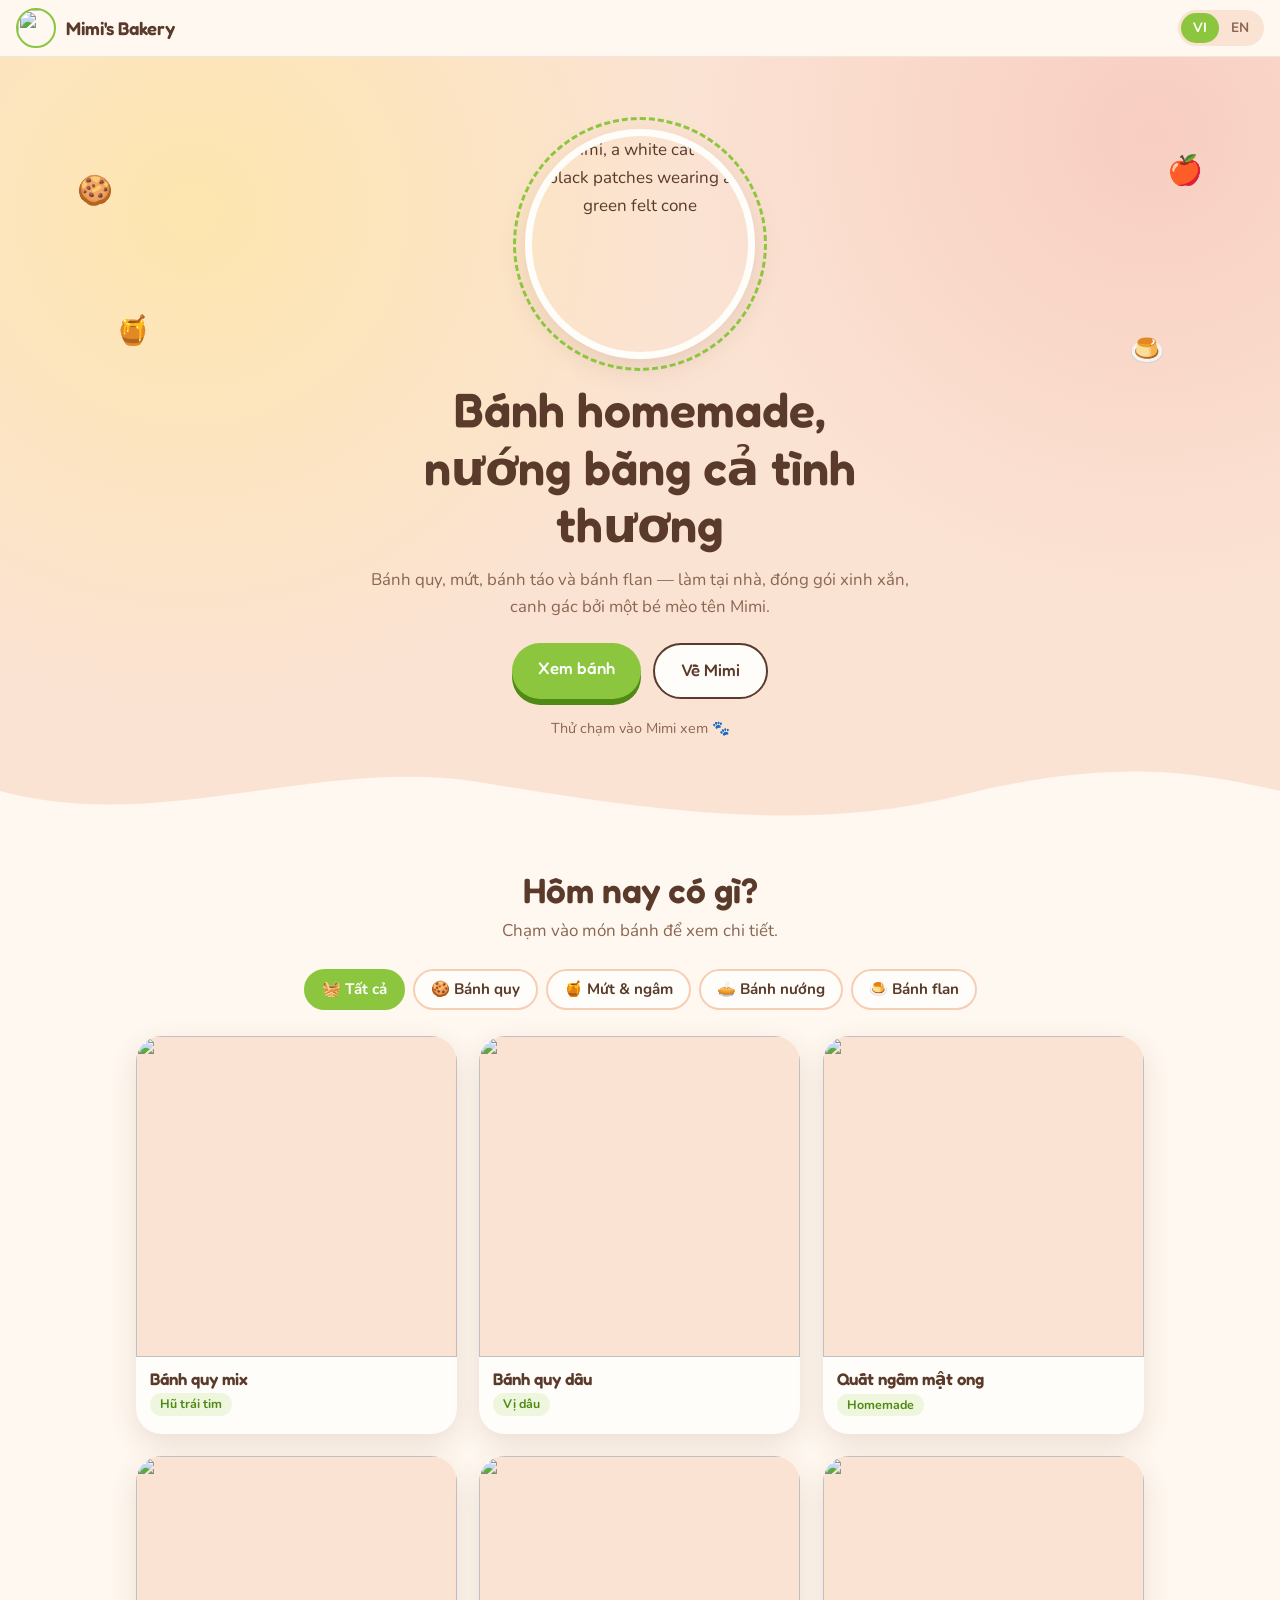
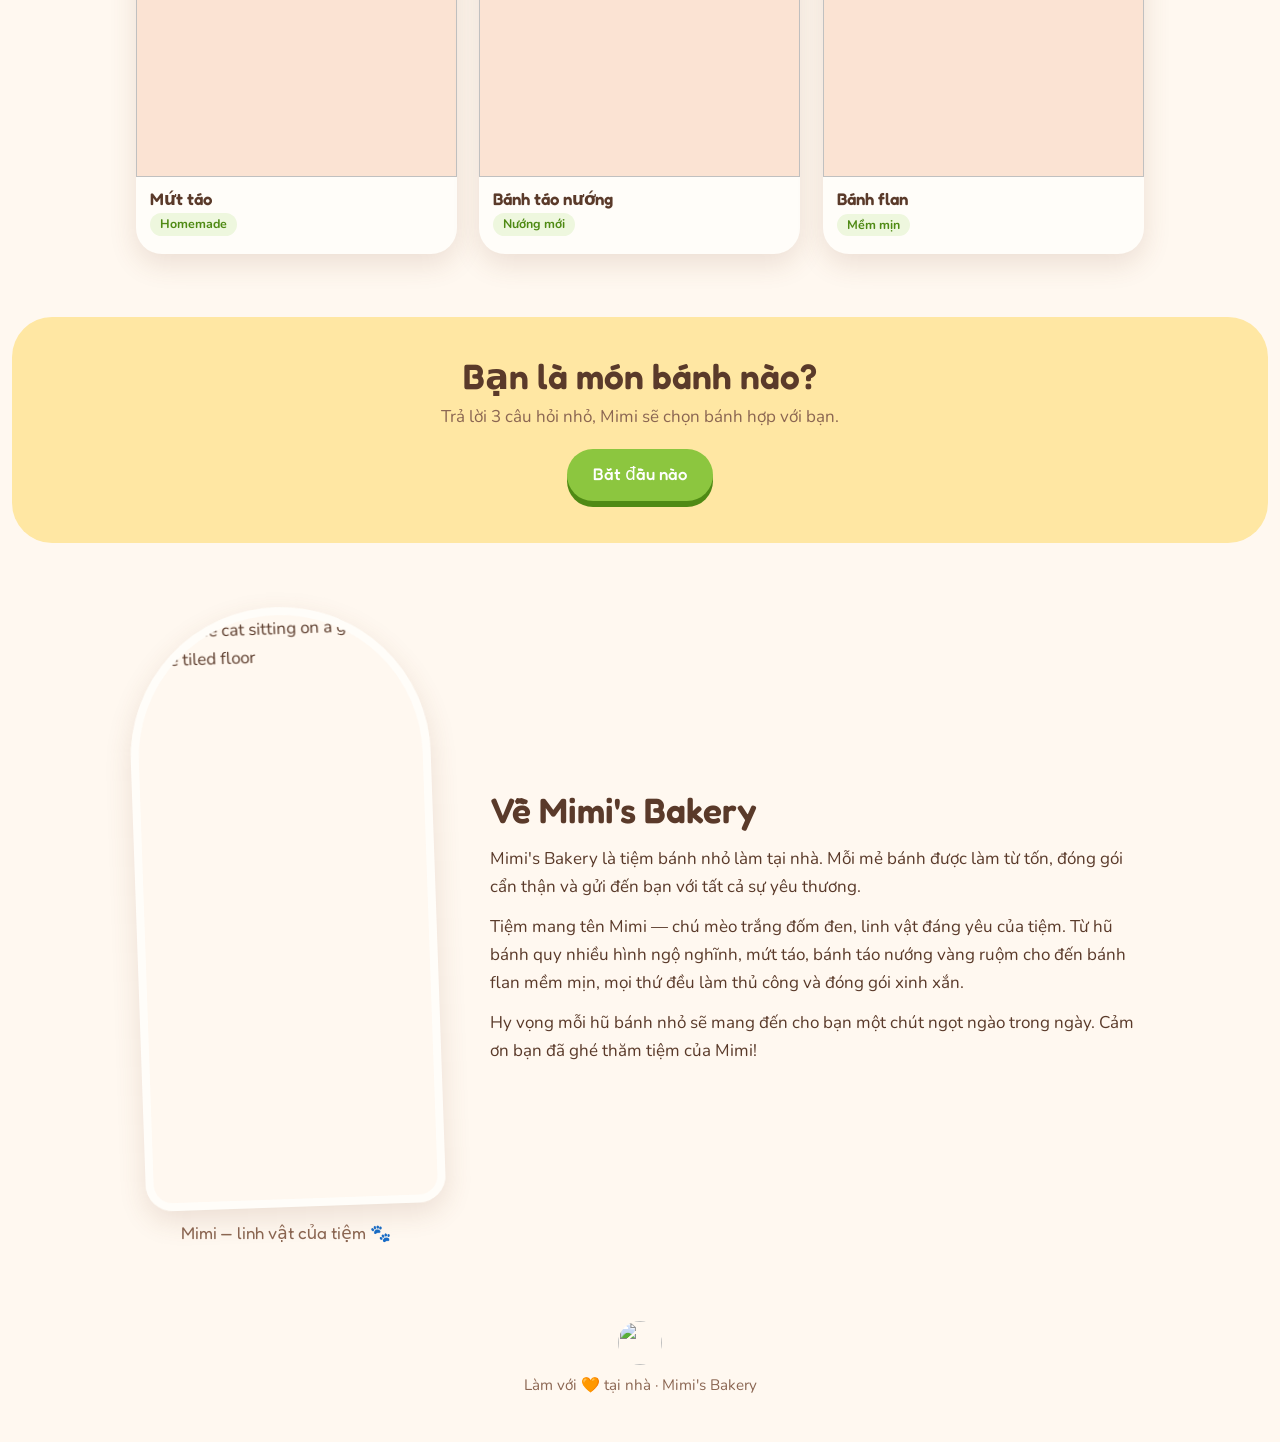
==== index.html @ ef14b703 "Add files via upload" ====
<!doctype html>
<html lang="vi">
<head>
  <meta charset="utf-8">
  <meta name="viewport" content="width=device-width, initial-scale=1">
  <title>Mimi's Bakery</title>
  <meta name="description" content="Mimi's Bakery — bánh quy, mứt, bánh táo và bánh flan homemade. Homemade cookies, jam, apple pie and flan.">
  <meta name="theme-color" content="#FBE3D3">
  <meta property="og:title" content="Mimi's Bakery">
  <meta property="og:description" content="Bánh homemade, nướng bằng cả tình thương 🐾">
  <meta property="og:image" content="images/mimi.jpg">
  <link rel="icon" href="images/icon.png">
  <link rel="preconnect" href="https://fonts.googleapis.com">
  <link rel="preconnect" href="https://fonts.gstatic.com" crossorigin>
  <link href="https://fonts.googleapis.com/css2?family=Fredoka:wght@400;500;600&family=Nunito:wght@400;600;700&display=swap" rel="stylesheet">
  <link rel="stylesheet" href="style.css">
  <script>document.documentElement.classList.add('js');</script>
</head>
<body>

  <header class="topbar">
    <a class="brand" href="#top" aria-label="Mimi's Bakery">
      <img src="images/mimi.jpg" alt="" width="40" height="40">
      <span>Mimi's Bakery</span>
    </a>
    <div class="lang" role="group" aria-label="Language">
      <button type="button" data-lang="vi" aria-pressed="true">VI</button>
      <button type="button" data-lang="en" aria-pressed="false">EN</button>
    </div>
  </header>

  <main id="top">

    <!-- ===== Hero ===== -->
    <section class="hero">
      <span class="sprinkle s1" aria-hidden="true">🍪</span>
      <span class="sprinkle s2" aria-hidden="true">🍎</span>
      <span class="sprinkle s3" aria-hidden="true">🍯</span>
      <span class="sprinkle s4" aria-hidden="true">🍮</span>
      <span class="sprinkle s5" aria-hidden="true">🥧</span>

      <button type="button" class="mimi" id="mimi" aria-label="Mimi">
        <span class="mimi-ring" aria-hidden="true"></span>
        <img src="images/mimi.jpg" alt="Mimi, a white cat with black patches wearing a green felt cone" width="220" height="220">
        <span class="bubble" id="bubble" role="status" aria-live="polite"></span>
      </button>

      <h1 data-i18n="hero.title">Bánh homemade, nướng bằng cả tình thương</h1>
      <p class="lead" data-i18n="hero.sub"></p>
      <div class="cta">
        <a class="btn primary" href="#menu" data-i18n="hero.cta">Xem bánh</a>
        <a class="btn ghost" href="#about" data-i18n="hero.about">Về Mimi</a>
      </div>
      <p class="hint" data-i18n="hero.hint"></p>

      <svg class="wave" viewBox="0 0 1440 80" preserveAspectRatio="none" aria-hidden="true">
        <path d="M0,40 C180,90 360,0 540,30 C720,60 900,90 1080,45 C1260,0 1350,20 1440,40 L1440,80 L0,80 Z"></path>
      </svg>
    </section>

    <!-- ===== Menu ===== -->
    <section class="section" id="menu">
      <h2 data-i18n="menu.title">Hôm nay có gì?</h2>
      <p class="sub" data-i18n="menu.sub"></p>
      <div class="chips" id="chips" role="tablist" aria-label="Categories"></div>
      <div class="grid" id="grid"></div>
    </section>

    <!-- ===== Quiz ===== -->
    <section class="section quiz-wrap" id="quiz">
      <div class="quiz" id="quizBox">
        <h2 data-i18n="quiz.title">Bạn là món bánh nào?</h2>
        <p class="sub" data-i18n="quiz.sub"></p>
        <button type="button" class="btn primary" id="quizStart" data-i18n="quiz.start">Bắt đầu nào</button>
      </div>
    </section>

    <!-- ===== About ===== -->
    <section class="section about" id="about">
      <figure class="about-photo">
        <img src="images/mimi-full.jpg" alt="Mimi the cat sitting on a green and white tiled floor" loading="lazy" width="450" height="600">
        <figcaption data-i18n="about.caption"></figcaption>
      </figure>
      <div class="about-text">
        <h2 data-i18n="about.title">Về Mimi's Bakery</h2>
        <p data-i18n="about.p1"></p>
        <p data-i18n="about.p2"></p>
        <p data-i18n="about.p3"></p>
      </div>
    </section>

  </main>

  <footer class="footer">
    <img src="images/mimi.jpg" alt="" width="44" height="44">
    <p data-i18n="footer"></p>
  </footer>

  <!-- ===== Product pop-up ===== -->
  <dialog id="modal" aria-labelledby="mName">
    <button type="button" class="modal-x" id="modalX" aria-label="Close">✕</button>
    <div class="modal-photo"><img id="mImg" alt=""></div>
    <div class="modal-body">
      <span class="tag" id="mTag"></span>
      <h3 id="mName"></h3>
      <p id="mDesc"></p>
      <p class="price" id="mPrice" hidden></p>
      <button type="button" class="btn primary" id="modalClose" data-i18n="modal.close">Đóng</button>
    </div>
  </dialog>

  <script src="products.js"></script>
  <script src="script.js"></script>
</body>
</html>
---- style.css ----
/* Mimi's Bakery — styles.
   Màu sắc nằm ở :root, đổi ở đó là đổi cả website. */

:root {
  --peach:   #FBE3D3;
  --peach-2: #F7CDB5;
  --cream:   #FFF8F0;
  --butter:  #FFE7A3;
  --brown:   #5A3A2A;
  --brown-2: #8B6652;
  --lime:    #8CC63F;
  --lime-2:  #4F8A14;
  --rose:    #F2A7A0;
  --card:    #FFFDF9;
  --radius:  26px;
  --shadow:  0 10px 28px rgba(122, 72, 40, .14);
  --font-head: 'Fredoka', system-ui, sans-serif;
  --font-body: 'Nunito', system-ui, sans-serif;
}

* { box-sizing: border-box; }
html { scroll-behavior: smooth; scroll-padding-top: 76px; }
body {
  margin: 0;
  background: var(--cream);
  color: var(--brown);
  font-family: var(--font-body);
  font-size: 17px;
  line-height: 1.65;
  -webkit-font-smoothing: antialiased;
}
img { max-width: 100%; display: block; }
h1, h2, h3 { font-family: var(--font-head); font-weight: 600; line-height: 1.2; margin: 0; }
p { margin: 0; }
button { font: inherit; color: inherit; cursor: pointer; }
:focus-visible { outline: 3px solid var(--lime); outline-offset: 3px; }

/* ---------- top bar ---------- */
.topbar {
  position: sticky; top: 0; z-index: 20;
  display: flex; align-items: center; justify-content: space-between;
  padding: 8px 16px;
  background: rgba(255, 248, 240, .88);
  backdrop-filter: blur(10px);
  border-bottom: 1px solid rgba(139, 102, 82, .12);
}
.brand { display: flex; align-items: center; gap: 10px; text-decoration: none; color: var(--brown);
         font-family: var(--font-head); font-weight: 600; font-size: 1.15rem; }
.brand img { width: 40px; height: 40px; border-radius: 50%; object-fit: cover; border: 2px solid var(--lime); }
.lang { display: flex; background: var(--peach); border-radius: 999px; padding: 3px; }
.lang button { border: 0; background: transparent; padding: 4px 12px; border-radius: 999px;
               font-weight: 700; font-size: .85rem; color: var(--brown-2); }
.lang button[aria-pressed="true"] { background: var(--lime); color: #fff; }

/* ---------- hero ---------- */
.hero {
  position: relative; text-align: center; overflow: hidden;
  padding: 72px 20px 84px;
  background:
    radial-gradient(circle at 15% 20%, rgba(255, 231, 163, .75), transparent 40%),
    radial-gradient(circle at 90% 10%, rgba(242, 167, 160, .35), transparent 35%),
    var(--peach);
}
.hero h1 { font-size: clamp(1.8rem, 6.5vw, 3rem); max-width: 18ch; margin: 22px auto 12px; }
.lead { max-width: 34rem; margin: 0 auto 22px; color: var(--brown-2); font-size: 1.05rem; }
.cta { display: flex; gap: 12px; justify-content: center; flex-wrap: wrap; }
.hint { margin-top: 18px; font-size: .9rem; color: var(--brown-2); }
.wave { position: absolute; left: 0; bottom: -1px; width: 100%; height: 70px; fill: var(--cream); }

.btn {
  display: inline-block; border: 0; text-decoration: none;
  padding: 12px 26px; border-radius: 999px;
  font-family: var(--font-head); font-weight: 500; font-size: 1.05rem;
  transition: transform .15s ease, box-shadow .15s ease;
}
.btn:hover { transform: translateY(-2px) rotate(-1deg); }
.btn:active { transform: scale(.96); }
.btn.primary { background: var(--lime); color: #fff; box-shadow: 0 6px 0 var(--lime-2); }
.btn.primary:active { box-shadow: 0 2px 0 var(--lime-2); transform: translateY(4px); }
.btn.ghost { background: var(--card); color: var(--brown); border: 2px solid var(--brown); }

/* Mimi, the mascot */
.mimi {
  position: relative; display: inline-block; border: 0; background: none; padding: 0;
  width: min(62vw, 230px); aspect-ratio: 1; border-radius: 50%;
  -webkit-tap-highlight-color: transparent;
  animation: bob 4s ease-in-out infinite;
}
.mimi img { width: 100%; height: 100%; object-fit: cover; border-radius: 50%;
            border: 7px solid var(--card); box-shadow: var(--shadow); }
.mimi-ring { position: absolute; inset: -12px; border-radius: 50%;
             border: 3px dashed var(--lime); animation: spin 28s linear infinite; }
.mimi.wiggle { animation: wiggle .5s ease; }
.bubble {
  position: absolute; left: 50%; top: -14px; transform: translate(-50%, -100%) scale(.6);
  background: var(--card); color: var(--brown); border: 2px solid var(--brown);
  padding: 6px 14px; border-radius: 18px; font-family: var(--font-head); font-size: .95rem;
  white-space: nowrap; opacity: 0; pointer-events: none; transition: opacity .2s, transform .2s;
}
.bubble::after { content: ""; position: absolute; left: 50%; bottom: -9px; width: 14px; height: 14px;
                 background: var(--card); border-right: 2px solid var(--brown); border-bottom: 2px solid var(--brown);
                 transform: translateX(-50%) rotate(45deg); }
.bubble.show { opacity: 1; transform: translate(-50%, -100%) scale(1); }

.sprinkle { position: absolute; font-size: 1.8rem; opacity: .9; animation: float 6s ease-in-out infinite; user-select: none; }
.s1 { left: 6%;  top: 110px; animation-delay: 0s; }
.s2 { right: 6%; top: 90px;  animation-delay: 1s; }
.s3 { left: 9%;  top: 250px; animation-delay: 2s; }
.s4 { right: 9%; top: 270px; animation-delay: 3s; }
.s5 { display: none; }

@keyframes bob    { 0%,100% { transform: translateY(0); } 50% { transform: translateY(-8px); } }
@keyframes spin   { to { transform: rotate(360deg); } }
@keyframes float  { 0%,100% { transform: translateY(0) rotate(-6deg); } 50% { transform: translateY(-14px) rotate(8deg); } }
@keyframes wiggle { 0%,100% { transform: rotate(0); } 25% { transform: rotate(-8deg) scale(1.04); } 75% { transform: rotate(8deg) scale(1.04); } }

/* ---------- sections ---------- */
.section { max-width: 1040px; margin: 0 auto; padding: 44px 16px; text-align: center; }
.section h2 { font-size: clamp(1.6rem, 5vw, 2.2rem); }
.sub { color: var(--brown-2); margin-top: 6px; }

/* filter chips */
.chips { display: flex; gap: 8px; justify-content: center; flex-wrap: wrap; margin: 24px 0 26px; }
.chip {
  border: 2px solid var(--peach-2); background: var(--card); border-radius: 999px;
  padding: 6px 16px; font-weight: 700; font-size: .95rem; color: var(--brown);
  transition: transform .15s, background .15s;
}
.chip:hover { transform: translateY(-2px); }
.chip[aria-selected="true"] { background: var(--lime); border-color: var(--lime); color: #fff; }

/* product grid */
.grid { display: grid; grid-template-columns: repeat(2, 1fr); gap: 14px; }
@media (min-width: 720px) { .grid { grid-template-columns: repeat(3, 1fr); gap: 22px; } }

.card {
  position: relative; text-align: left; padding: 0; border: 0; overflow: hidden;
  background: var(--card); border-radius: var(--radius); box-shadow: var(--shadow);
  transition: transform .2s ease, box-shadow .2s ease;
  animation: pop .45s ease both;
}
.card:hover { transform: translateY(-6px) rotate(-1.2deg); box-shadow: 0 16px 34px rgba(122, 72, 40, .2); }
.card:nth-child(even):hover { transform: translateY(-6px) rotate(1.2deg); }
.card:active { transform: scale(.97); }
.card-photo { aspect-ratio: 1; overflow: hidden; background: var(--peach); }
.card-photo img { width: 100%; height: 100%; object-fit: cover; transition: transform .4s ease; }
.card:hover .card-photo img { transform: scale(1.06); }
.card-body { padding: 12px 14px 16px; }
.card-body h3 { font-size: 1.05rem; }
.card-tag { display: inline-block; margin-top: 4px; font-size: .78rem; font-weight: 700;
            color: var(--lime-2); background: #EEF7DE; padding: 1px 10px; border-radius: 999px; }
.card.soldout .card-photo img { filter: grayscale(.8) opacity(.7); }
.badge { position: absolute; top: 10px; left: 10px; background: var(--brown); color: #fff;
         font-size: .75rem; font-weight: 700; padding: 3px 10px; border-radius: 999px; }
.empty { grid-column: 1 / -1; color: var(--brown-2); padding: 30px 0; }

@keyframes pop { from { opacity: 0; transform: translateY(14px) scale(.96); } to { opacity: 1; transform: none; } }

/* ---------- quiz ---------- */
.quiz-wrap { max-width: none; background: var(--butter); padding: 0; border-radius: 40px; margin: 20px 12px; }
.quiz { max-width: 560px; margin: 0 auto; padding: 38px 20px 42px; }
.quiz .btn { margin-top: 18px; }
.quiz-q { font-family: var(--font-head); font-size: 1.3rem; margin: 14px 0 18px; }
.quiz-progress { display: flex; gap: 6px; justify-content: center; }
.quiz-progress i { width: 34px; height: 8px; border-radius: 99px; background: rgba(90, 58, 42, .18); }
.quiz-progress i.on { background: var(--lime); }
.answers { display: grid; gap: 10px; }
.answer {
  background: var(--card); border: 2px solid transparent; border-radius: 18px; padding: 12px 16px;
  font-weight: 700; text-align: left; transition: transform .15s, border-color .15s;
}
.answer:hover { transform: translateX(4px); border-color: var(--lime); }
.result-img { width: 150px; height: 150px; object-fit: cover; border-radius: 50%; margin: 8px auto 14px;
              border: 6px solid var(--card); box-shadow: var(--shadow); animation: pop .5s ease both; }
.result-text { font-family: var(--font-head); font-size: 1.25rem; }

/* ---------- about ---------- */
.about { display: grid; gap: 28px; align-items: center; text-align: left; }
.about-photo { margin: 0; justify-self: center; width: min(78vw, 300px); }
.about-photo img { width: 100%; aspect-ratio: 3/4; object-fit: cover; border: 8px solid var(--card);
                   border-radius: 200px 200px 36px 36px; box-shadow: var(--shadow); transform: rotate(-2deg); }
.about-photo figcaption { text-align: center; margin-top: 12px; font-family: var(--font-head); color: var(--brown-2); }
.about-text h2 { margin-bottom: 14px; }
.about-text p + p { margin-top: 12px; }
@media (min-width: 760px) { .about { grid-template-columns: 300px 1fr; gap: 54px; } }

/* ---------- footer ---------- */
.footer { text-align: center; padding: 30px 16px 44px; color: var(--brown-2); font-size: .95rem; }
.footer img { width: 44px; height: 44px; border-radius: 50%; object-fit: cover; margin: 0 auto 8px; }

/* ---------- modal ---------- */
dialog {
  border: 0; padding: 0; border-radius: 30px; overflow: hidden;
  width: min(440px, 92vw); max-height: 92vh; background: var(--card); color: var(--brown);
  box-shadow: 0 24px 60px rgba(60, 30, 10, .35);
}
dialog[open] { animation: pop .3s ease; }
dialog::backdrop { background: rgba(90, 58, 42, .5); backdrop-filter: blur(3px); }
.modal-x { position: absolute; top: 12px; right: 12px; z-index: 2; width: 38px; height: 38px;
           border: 0; border-radius: 50%; background: rgba(255, 253, 249, .92); font-size: 1rem; }
.modal-photo { aspect-ratio: 1; background: var(--peach); }
.modal-photo img { width: 100%; height: 100%; object-fit: cover; }
.modal-body { padding: 20px 22px 24px; text-align: left; }
.modal-body h3 { font-size: 1.5rem; margin: 6px 0 8px; }
.modal-body .tag { font-size: .8rem; font-weight: 700; color: var(--lime-2); background: #EEF7DE; padding: 2px 12px; border-radius: 999px; }
.price { margin-top: 10px; font-family: var(--font-head); font-size: 1.2rem; }
.modal-body .btn { margin-top: 18px; }

/* ---------- reveal on scroll ---------- */
.js .reveal { opacity: 0; transform: translateY(20px); transition: opacity .6s ease, transform .6s ease; }
.js .reveal.in { opacity: 1; transform: none; }

/* paw confetti */
.paw { position: fixed; top: -40px; z-index: 50; font-size: 1.6rem; pointer-events: none;
       animation: fall linear forwards; }
@keyframes fall { to { transform: translateY(110vh) rotate(360deg); } }

@media (prefers-reduced-motion: reduce) {
  *, *::before, *::after { animation: none !important; transition: none !important; scroll-behavior: auto !important; }
  .js .reveal { opacity: 1; transform: none; }
}
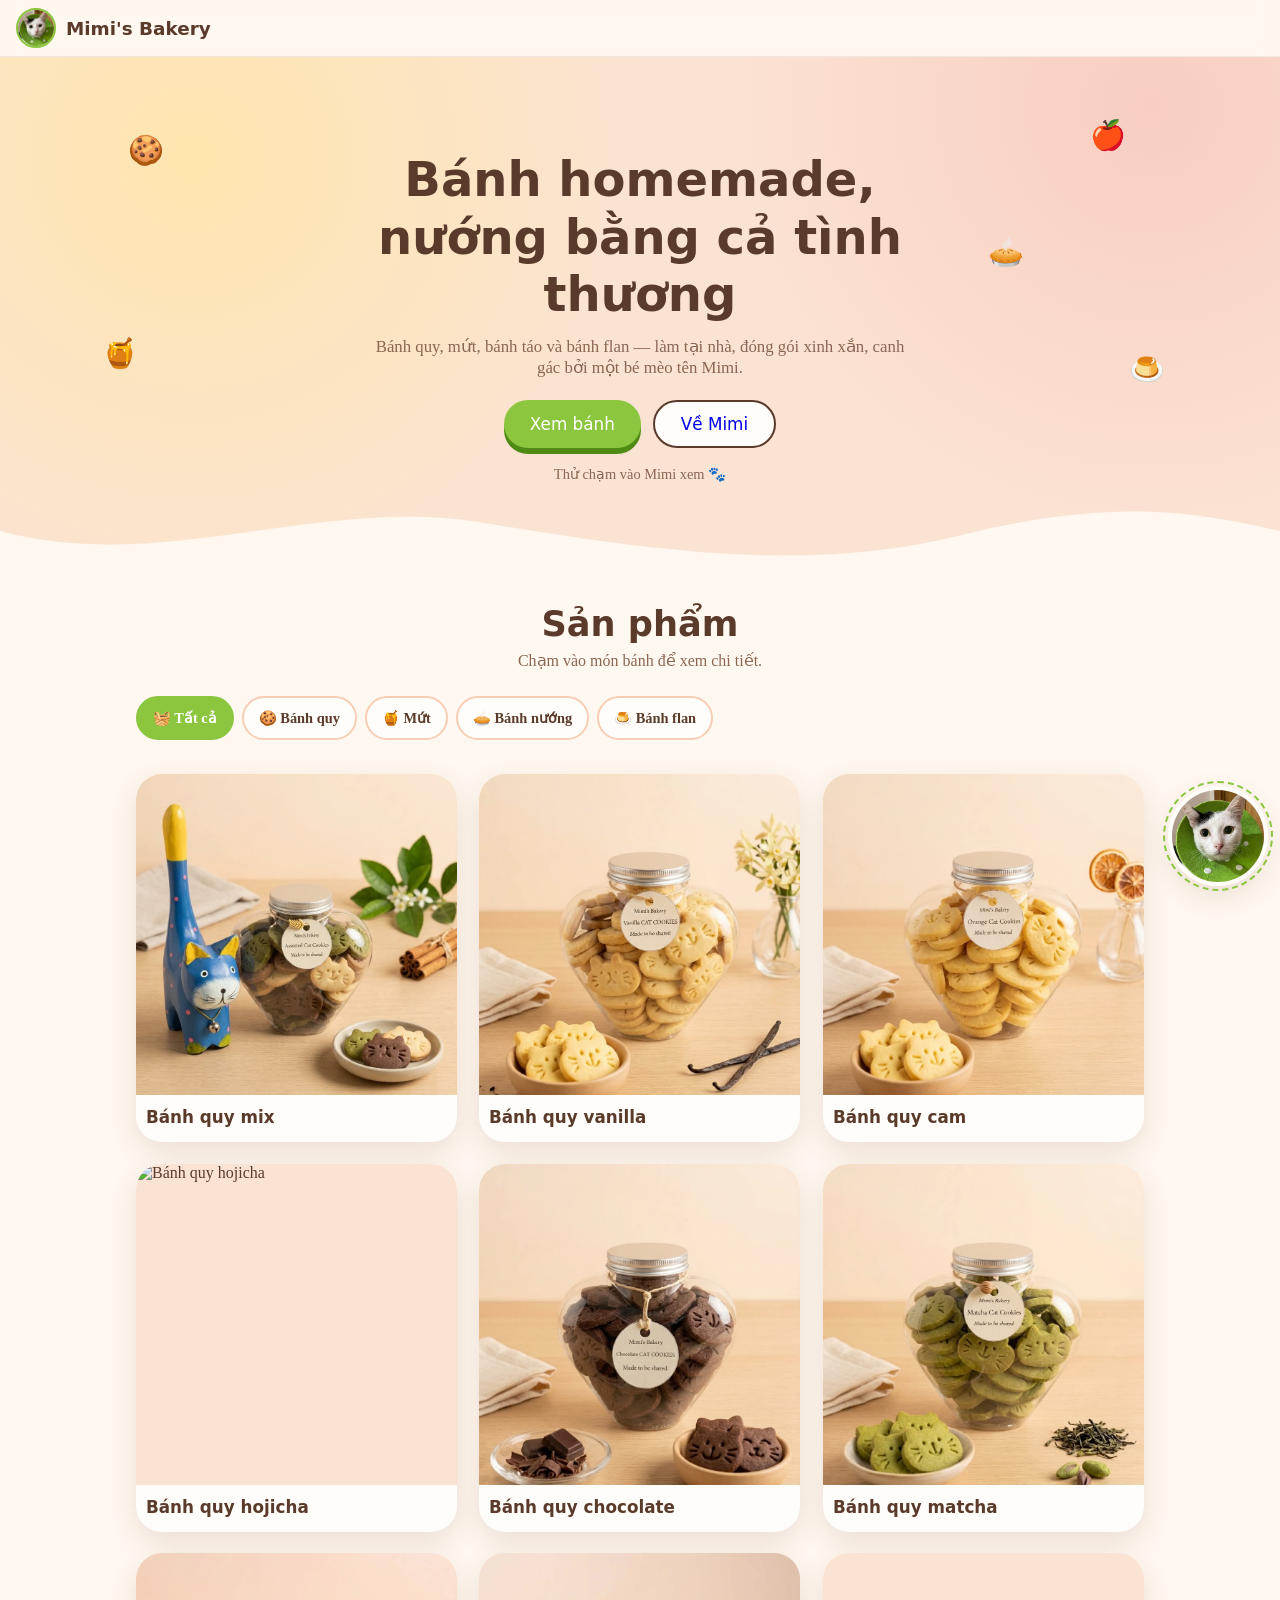
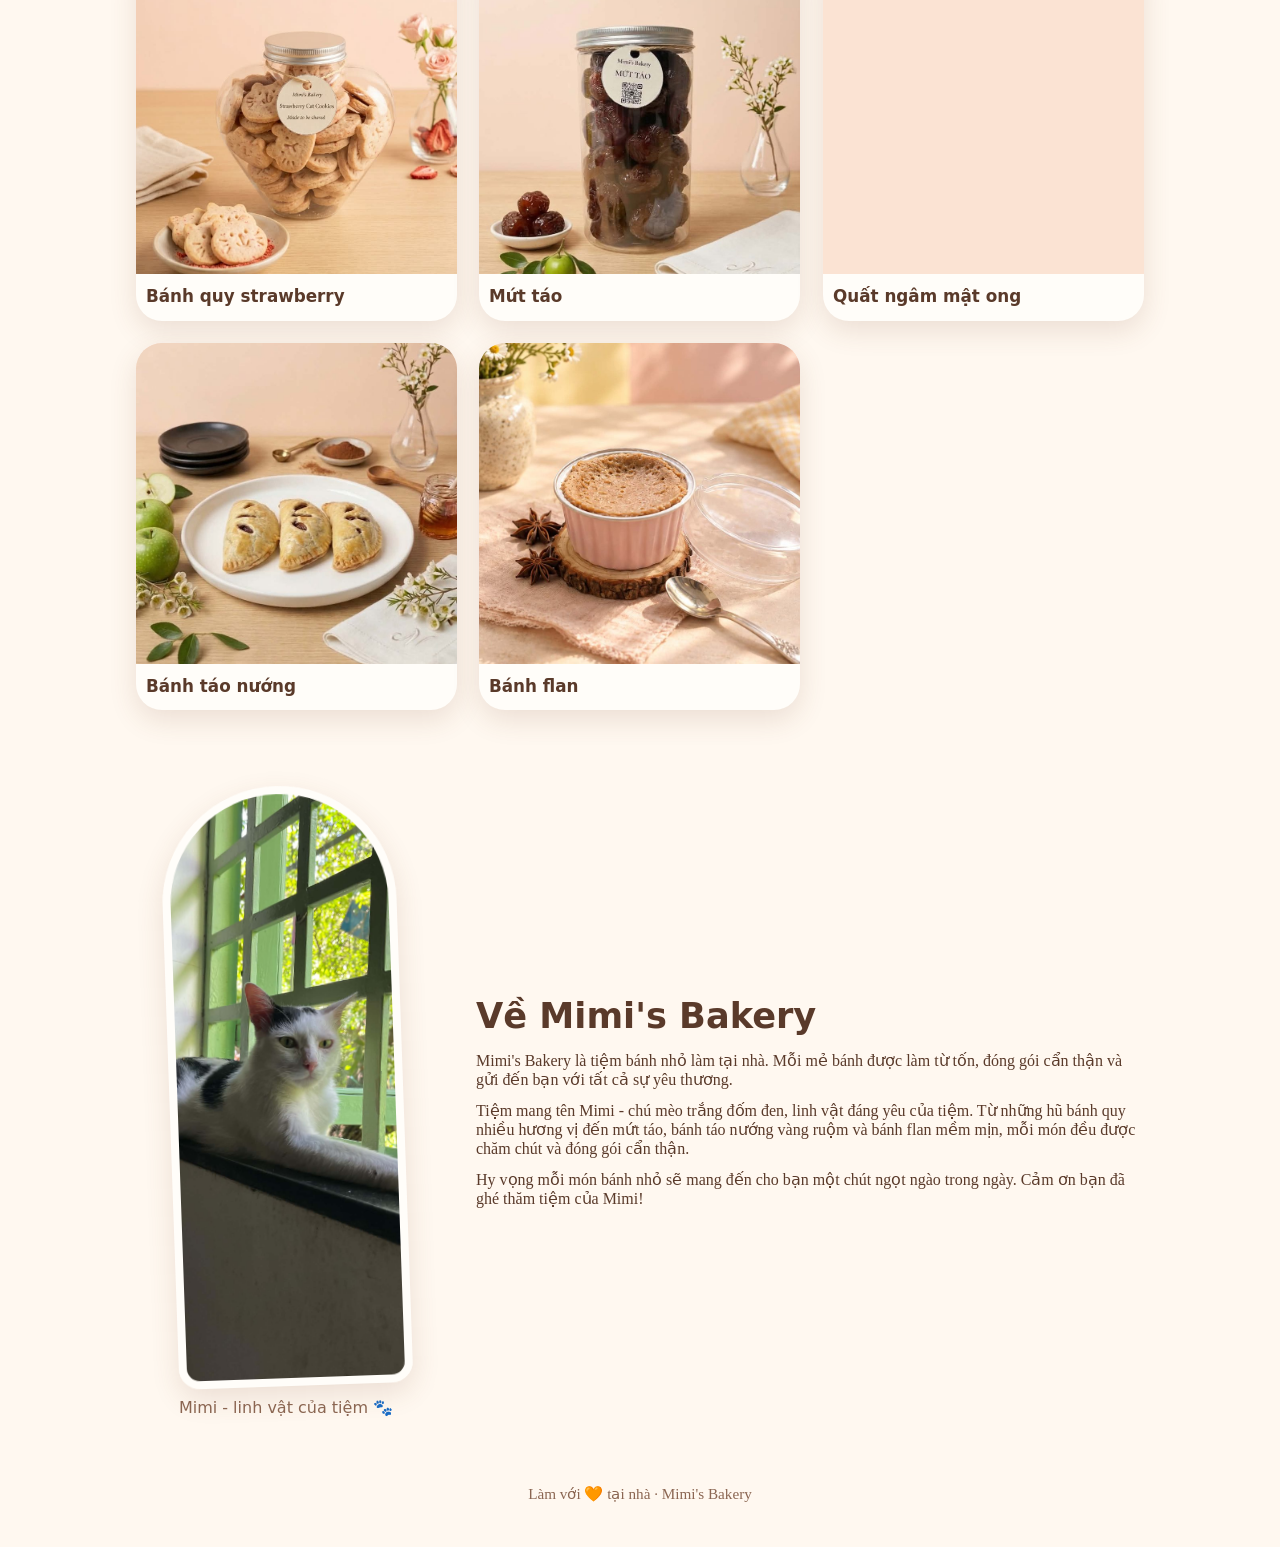
==== commit 443bebd9: "Revised mock design" ====
--- a/index.html
+++ b/index.html
@@ -1,115 +1,142 @@
 <!doctype html>
 <html lang="vi">
-<head>
-  <meta charset="utf-8">
-  <meta name="viewport" content="width=device-width, initial-scale=1">
-  <title>Mimi's Bakery</title>
-  <meta name="description" content="Mimi's Bakery — bánh quy, mứt, bánh táo và bánh flan homemade. Homemade cookies, jam, apple pie and flan.">
-  <meta name="theme-color" content="#FBE3D3">
-  <meta property="og:title" content="Mimi's Bakery">
-  <meta property="og:description" content="Bánh homemade, nướng bằng cả tình thương 🐾">
-  <meta property="og:image" content="images/mimi.jpg">
-  <link rel="icon" href="images/icon.png">
-  <link rel="preconnect" href="https://fonts.googleapis.com">
-  <link rel="preconnect" href="https://fonts.gstatic.com" crossorigin>
-  <link href="https://fonts.googleapis.com/css2?family=Fredoka:wght@400;500;600&family=Nunito:wght@400;600;700&display=swap" rel="stylesheet">
-  <link rel="stylesheet" href="style.css">
-  <script>document.documentElement.classList.add('js');</script>
-</head>
-<body>
+  <head>
+    <meta charset="utf-8" />
+    <meta name="viewport" content="width=device-width, initial-scale=1" />
+    <title>Mimi's Bakery</title>
+    <meta name="theme-color" content="#FBE3D3" />
+    <meta
+      name="description"
+      content="Mimi's Bakery — bánh quy, mứt, bánh táo và bánh flan nhà làm."
+    />
+    <meta
+      property="og:description"
+      content="Một góc bánh nhỏ, có Mimi trông tiệm."
+    />
+    <meta property="og:image" content="images/mimi.jpg" />
+    <link rel="icon" href="images/icon.png" />
+    <link rel="preconnect" href="https://fonts.googleapis.com" />
+    <link rel="preconnect" href="https://fonts.gstatic.com" crossorigin />
+    <link
+      href="https://fonts.googleapis.com/css2?family=Nunito:wght@400;500;600;700;800;900&display=swap"
+      rel="stylesheet"
+    />
+    <link rel="stylesheet" href="style.css" />
+    <script>
+      document.documentElement.classList.add("js");
+    </script>
+  </head>
+  <body>
+    <header class="topbar">
+      <a class="brand" href="#top" aria-label="Mimi's Bakery">
+        <img src="images/mimi.jpg" alt="" width="40" height="40" />
+        <span>Mimi's Bakery</span>
+      </a>
+    </header>
 
-  <header class="topbar">
-    <a class="brand" href="#top" aria-label="Mimi's Bakery">
-      <img src="images/mimi.jpg" alt="" width="40" height="40">
-      <span>Mimi's Bakery</span>
-    </a>
-    <div class="lang" role="group" aria-label="Language">
-      <button type="button" data-lang="vi" aria-pressed="true">VI</button>
-      <button type="button" data-lang="en" aria-pressed="false">EN</button>
-    </div>
-  </header>
+    <main id="top">
+      <!-- ===== Hero ===== -->
+      <section class="hero">
+        <span class="sprinkle s1" aria-hidden="true">🍪</span>
+        <span class="sprinkle s2" aria-hidden="true">🍎</span>
+        <span class="sprinkle s3" aria-hidden="true">🍯</span>
+        <span class="sprinkle s4" aria-hidden="true">🍮</span>
+        <span class="sprinkle s5" aria-hidden="true">🥧</span>
 
-  <main id="top">
+        <h1 data-i18n="hero.title">Bánh homemade</h1>
+        <p class="lead" data-i18n="hero.sub"></p>
+        <div class="cta">
+          <a class="btn primary" href="#menu" data-i18n="hero.cta">Xem bánh</a>
+          <a class="btn ghost" href="#about" data-i18n="hero.about">Về Mimi</a>
+        </div>
+        <p class="hint" data-i18n="hero.hint"></p>
 
-    <!-- ===== Hero ===== -->
-    <section class="hero">
-      <span class="sprinkle s1" aria-hidden="true">🍪</span>
-      <span class="sprinkle s2" aria-hidden="true">🍎</span>
-      <span class="sprinkle s3" aria-hidden="true">🍯</span>
-      <span class="sprinkle s4" aria-hidden="true">🍮</span>
-      <span class="sprinkle s5" aria-hidden="true">🥧</span>
+        <svg
+          class="wave"
+          viewBox="0 0 1440 80"
+          preserveAspectRatio="none"
+          aria-hidden="true"
+        >
+          <path
+            d="M0,40 C180,90 360,0 540,30 C720,60 900,90 1080,45 C1260,0 1350,20 1440,40 L1440,80 L0,80 Z"
+          ></path>
+        </svg>
+      </section>
 
-      <button type="button" class="mimi" id="mimi" aria-label="Mimi">
-        <span class="mimi-ring" aria-hidden="true"></span>
-        <img src="images/mimi.jpg" alt="Mimi, a white cat with black patches wearing a green felt cone" width="220" height="220">
-        <span class="bubble" id="bubble" role="status" aria-live="polite"></span>
+      <!-- ===== Menu ===== -->
+      <section class="section" id="menu">
+        <h2 data-i18n="menu.title">Sản phẩm</h2>
+        <p class="sub" data-i18n="menu.sub"></p>
+        <div
+          class="chips"
+          id="chips"
+          role="tablist"
+          aria-label="Categories"
+        ></div>
+        <div class="grid" id="grid"></div>
+      </section>
+
+      <!-- ===== About ===== -->
+      <section class="section about" id="about">
+        <figure class="about-photo">
+          <img
+            src="images/mimi bên cửa sổ.jpeg"
+            alt="Mimi the cat sitting by the window"
+            loading="lazy"
+            width="450"
+            height="600"
+          />
+          <figcaption data-i18n="about.caption"></figcaption>
+        </figure>
+        <div class="about-text">
+          <h2 data-i18n="about.title">Về Mimi's Bakery</h2>
+          <p data-i18n="about.p1"></p>
+          <p data-i18n="about.p2"></p>
+          <p data-i18n="about.p3"></p>
+        </div>
+      </section>
+    </main>
+
+    <footer class="footer">
+      <p data-i18n="footer"></p>
+    </footer>
+
+    <!-- ===== Product pop-up ===== -->
+    <dialog id="modal" aria-labelledby="mName">
+      <button type="button" class="modal-x" id="modalX" aria-label="Close">
+        ✕
       </button>
+      <div class="modal-photo"><img id="mImg" alt="" /></div>
+      <div class="modal-body">
+        <h3 id="mName"></h3>
+        <p id="mDesc"></p>
+        <p class="price" id="mPrice" hidden></p>
 
-      <h1 data-i18n="hero.title">Bánh homemade, nướng bằng cả tình thương</h1>
-      <p class="lead" data-i18n="hero.sub"></p>
-      <div class="cta">
-        <a class="btn primary" href="#menu" data-i18n="hero.cta">Xem bánh</a>
-        <a class="btn ghost" href="#about" data-i18n="hero.about">Về Mimi</a>
+        <button
+          type="button"
+          class="btn primary"
+          id="modalClose"
+          data-i18n="modal.close"
+        >
+          Đóng
+        </button>
       </div>
-      <p class="hint" data-i18n="hero.hint"></p>
+    </dialog>
 
-      <svg class="wave" viewBox="0 0 1440 80" preserveAspectRatio="none" aria-hidden="true">
-        <path d="M0,40 C180,90 360,0 540,30 C720,60 900,90 1080,45 C1260,0 1350,20 1440,40 L1440,80 L0,80 Z"></path>
-      </svg>
-    </section>
+    <!-- ===== Mimi: tap to pet ===== -->
+    <button
+      type="button"
+      class="mimi"
+      id="mimi"
+      aria-label="Vuốt ve Mimi"
+      aria-describedby="bubble"
+    >
+      <span class="mimi-ring" aria-hidden="true"></span>
+      <img src="images/mimi.jpg" alt="" width="220" height="220" />
+      <span class="bubble" id="bubble" role="status" aria-live="polite"></span>
+    </button>
 
-    <!-- ===== Menu ===== -->
-    <section class="section" id="menu">
-      <h2 data-i18n="menu.title">Hôm nay có gì?</h2>
-      <p class="sub" data-i18n="menu.sub"></p>
-      <div class="chips" id="chips" role="tablist" aria-label="Categories"></div>
-      <div class="grid" id="grid"></div>
-    </section>
-
-    <!-- ===== Quiz ===== -->
-    <section class="section quiz-wrap" id="quiz">
-      <div class="quiz" id="quizBox">
-        <h2 data-i18n="quiz.title">Bạn là món bánh nào?</h2>
-        <p class="sub" data-i18n="quiz.sub"></p>
-        <button type="button" class="btn primary" id="quizStart" data-i18n="quiz.start">Bắt đầu nào</button>
-      </div>
-    </section>
-
-    <!-- ===== About ===== -->
-    <section class="section about" id="about">
-      <figure class="about-photo">
-        <img src="images/mimi-full.jpg" alt="Mimi the cat sitting on a green and white tiled floor" loading="lazy" width="450" height="600">
-        <figcaption data-i18n="about.caption"></figcaption>
-      </figure>
-      <div class="about-text">
-        <h2 data-i18n="about.title">Về Mimi's Bakery</h2>
-        <p data-i18n="about.p1"></p>
-        <p data-i18n="about.p2"></p>
-        <p data-i18n="about.p3"></p>
-      </div>
-    </section>
-
-  </main>
-
-  <footer class="footer">
-    <img src="images/mimi.jpg" alt="" width="44" height="44">
-    <p data-i18n="footer"></p>
-  </footer>
-
-  <!-- ===== Product pop-up ===== -->
-  <dialog id="modal" aria-labelledby="mName">
-    <button type="button" class="modal-x" id="modalX" aria-label="Close">✕</button>
-    <div class="modal-photo"><img id="mImg" alt=""></div>
-    <div class="modal-body">
-      <span class="tag" id="mTag"></span>
-      <h3 id="mName"></h3>
-      <p id="mDesc"></p>
-      <p class="price" id="mPrice" hidden></p>
-      <button type="button" class="btn primary" id="modalClose" data-i18n="modal.close">Đóng</button>
-    </div>
-  </dialog>
-
-  <script src="products.js"></script>
-  <script src="script.js"></script>
-</body>
+    <script src="products.js"></script>
+    <script src="script.js"></script>
+  </body>
 </html>
--- a/style.css
+++ b/style.css
@@ -1,221 +1,770 @@
-/* Mimi's Bakery — styles.
-   Màu sắc nằm ở :root, đổi ở đó là đổi cả website. */
+
+/* Mimi's Bakery */
 
 :root {
-  --peach:   #FBE3D3;
+  --peach: #FBE3D3;
   --peach-2: #F7CDB5;
-  --cream:   #FFF8F0;
-  --butter:  #FFE7A3;
-  --brown:   #5A3A2A;
+  --cream: #FFF8F0;
+  --butter: #FFE7A3;
+  --brown: #5A3A2A;
   --brown-2: #8B6652;
-  --lime:    #8CC63F;
-  --lime-2:  #4F8A14;
-  --rose:    #F2A7A0;
-  --card:    #FFFDF9;
-  --radius:  26px;
-  --shadow:  0 10px 28px rgba(122, 72, 40, .14);
+  --lime: #8CC63F;
+  --lime-2: #4F8A14;
+  --card: #FFFDF9;
+  --radius: 26px;
+  --shadow: 0 10px 28px rgba(122, 72, 40, .14);
   --font-head: 'Fredoka', system-ui, sans-serif;
   --font-body: 'Nunito', system-ui, sans-serif;
 }
 
-* { box-sizing: border-box; }
-html { scroll-behavior: smooth; scroll-padding-top: 76px; }
+* {
+  box-sizing: border-box;
+}
+
+html {
+  scroll-behavior: smooth;
+  scroll-padding-top: 76px;
+  overflow-x: clip;
+}
+
 body {
   margin: 0;
   background: var(--cream);
   color: var(--brown);
-  font-family: var(--font-body);
-  font-size: 17px;
-  line-height: 1.65;
+  font:var(--font-body);
   -webkit-font-smoothing: antialiased;
 }
-img { max-width: 100%; display: block; }
-h1, h2, h3 { font-family: var(--font-head); font-weight: 600; line-height: 1.2; margin: 0; }
-p { margin: 0; }
-button { font: inherit; color: inherit; cursor: pointer; }
-:focus-visible { outline: 3px solid var(--lime); outline-offset: 3px; }
-
-/* ---------- top bar ---------- */
+
+img {
+  display: block;
+  max-width: 100%;
+}
+
+h1, h2, h3 {
+  margin: 0;
+  font-family: var(--font-head);
+  font-weight: 600;
+  line-height: 1.2;
+}
+
+p {
+  margin: 0;
+}
+
+button {
+  font: inherit;
+  color: inherit;
+  cursor: pointer;
+  touch-action: manipulation;
+  -webkit-tap-highlight-color: transparent;
+}
+
+:focus-visible {
+  outline: 3px solid var(--lime-2);
+  outline-offset: 3px;
+}
+
+/* Header */
+
 .topbar {
-  position: sticky; top: 0; z-index: 20;
-  display: flex; align-items: center; justify-content: space-between;
+  position: sticky;
+  top: 0;
+  z-index: 20;
+  display: flex;
+  align-items: center;
+  justify-content: space-between;
   padding: 8px 16px;
+  border-bottom: 1px solid rgba(139, 102, 82, .12);
   background: rgba(255, 248, 240, .88);
   backdrop-filter: blur(10px);
-  border-bottom: 1px solid rgba(139, 102, 82, .12);
-}
-.brand { display: flex; align-items: center; gap: 10px; text-decoration: none; color: var(--brown);
-         font-family: var(--font-head); font-weight: 600; font-size: 1.15rem; }
-.brand img { width: 40px; height: 40px; border-radius: 50%; object-fit: cover; border: 2px solid var(--lime); }
-.lang { display: flex; background: var(--peach); border-radius: 999px; padding: 3px; }
-.lang button { border: 0; background: transparent; padding: 4px 12px; border-radius: 999px;
-               font-weight: 700; font-size: .85rem; color: var(--brown-2); }
-.lang button[aria-pressed="true"] { background: var(--lime); color: #fff; }
-
-/* ---------- hero ---------- */
+}
+
+.brand {
+  display: flex;
+  align-items: center;
+  gap: 10px;
+  color: var(--brown);
+  font: 600 1.15rem var(--font-head);
+  text-decoration: none;
+}
+
+.brand img {
+  width: 40px;
+  height: 40px;
+  border: 2px solid var(--lime);
+  border-radius: 50%;
+  object-fit: cover;
+}
+
+/* Hero */
+
 .hero {
-  position: relative; text-align: center; overflow: hidden;
-  padding: 72px 20px 84px;
+  position: relative;
+  overflow: hidden;
+  padding: clamp(44px, 10vw, 72px) 20px 82px;
+  text-align: center;
   background:
     radial-gradient(circle at 15% 20%, rgba(255, 231, 163, .75), transparent 40%),
     radial-gradient(circle at 90% 10%, rgba(242, 167, 160, .35), transparent 35%),
     var(--peach);
 }
-.hero h1 { font-size: clamp(1.8rem, 6.5vw, 3rem); max-width: 18ch; margin: 22px auto 12px; }
-.lead { max-width: 34rem; margin: 0 auto 22px; color: var(--brown-2); font-size: 1.05rem; }
-.cta { display: flex; gap: 12px; justify-content: center; flex-wrap: wrap; }
-.hint { margin-top: 18px; font-size: .9rem; color: var(--brown-2); }
-.wave { position: absolute; left: 0; bottom: -1px; width: 100%; height: 70px; fill: var(--cream); }
+
+.hero h1 {
+  max-width: 18ch;
+  margin: 22px auto 12px;
+  font-size: clamp(1.8rem, 7vw, 3rem);
+}
+
+.lead {
+  max-width: 34rem;
+  margin: 0 auto 22px;
+  color: var(--brown-2);
+  font-size: clamp(.98rem, 3.8vw, 1.05rem);
+}
+
+.cta {
+  display: flex;
+  flex-wrap: wrap;
+  justify-content: center;
+  gap: 12px;
+}
+
+.hint {
+  margin-top: 18px;
+  color: var(--brown-2);
+  font-size: .9rem;
+}
+
+.sprinkle {
+  position: absolute;
+  font-size: 1.8rem;
+  pointer-events: none;
+  animation: bob 4s ease-in-out infinite;
+}
+
+.s1 { top: 15%; left: 10%; }
+.s2 { top: 12%; right: 12%; }
+.s3 { top: 55%; left: 8%; }
+.s4 { top: 58%; right: 9%; }
+.s5 { top: 35%; right: 20%; }
+
+.wave {
+  position: absolute;
+  bottom: -1px;
+  left: 0;
+  width: 100%;
+  height: 70px;
+  fill: var(--cream);
+}
+
+/* Buttons */
 
 .btn {
-  display: inline-block; border: 0; text-decoration: none;
-  padding: 12px 26px; border-radius: 999px;
-  font-family: var(--font-head); font-weight: 500; font-size: 1.05rem;
-  transition: transform .15s ease, box-shadow .15s ease;
-}
-.btn:hover { transform: translateY(-2px) rotate(-1deg); }
-.btn:active { transform: scale(.96); }
-.btn.primary { background: var(--lime); color: #fff; box-shadow: 0 6px 0 var(--lime-2); }
-.btn.primary:active { box-shadow: 0 2px 0 var(--lime-2); transform: translateY(4px); }
-.btn.ghost { background: var(--card); color: var(--brown); border: 2px solid var(--brown); }
-
-/* Mimi, the mascot */
+  display: inline-flex;
+  align-items: center;
+  justify-content: center;
+  min-height: 44px;
+  padding: 12px 26px;
+  border: 0;
+  border-radius: 999px;
+  font: 500 1.05rem var(--font-head);
+  text-align: center;
+  text-decoration: none;
+  transition: transform .15s, box-shadow .15s;
+}
+
+.btn.primary {
+  background: var(--lime);
+  color: white;
+  box-shadow: 0 6px 0 var(--lime-2);
+}
+
+.btn.ghost {
+  border: 2px solid var(--brown);
+  background: var(--card);
+}
+
+.btn:active {
+  transform: scale(.96);
+}
+
+.btn.primary:active {
+  transform: translateY(4px);
+  box-shadow: 0 2px 0 var(--lime-2);
+}
+
+/* Sections */
+
+.section {
+  max-width: 1040px;
+  margin: auto;
+  padding: 38px 16px;
+  text-align: center;
+}
+
+.section h2 {
+  font-size: clamp(1.6rem, 5vw, 2.2rem);
+}
+
+.sub {
+  margin-top: 6px;
+  color: var(--brown-2);
+}
+
+#menu, #about {
+  scroll-margin-top: 80px;
+}
+
+/* Category filters */
+
+.chips {
+  display: flex;
+  gap: 8px;
+  margin: 22px -16px 24px;
+  padding: 4px 16px 10px;
+  overflow-x: auto;
+  overscroll-behavior-x: contain;
+  -webkit-overflow-scrolling: touch;
+  scrollbar-width: thin;
+  scrollbar-color: var(--peach-2) transparent;
+}
+
+.chip {
+  flex: 0 0 auto;
+  min-height: 44px;
+  padding: 9px 15px;
+  border: 2px solid var(--peach-2);
+  border-radius: 999px;
+  background: var(--card);
+  font-size: .9rem;
+  font-weight: 700;
+  white-space: nowrap;
+}
+
+.chip[aria-selected="true"] {
+  border-color: var(--lime);
+  background: var(--lime);
+  color: white;
+}
+
+/* Products */
+
+.grid {
+  display: grid;
+  grid-template-columns: repeat(2, minmax(0, 1fr));
+  gap: 14px;
+}
+
+.card {
+  min-width: 0;
+  padding: 0;
+  border: 0;
+  border-radius: var(--radius);
+  background: var(--card);
+  box-shadow: var(--shadow);
+  text-align: left;
+  overflow: hidden;
+  animation: pop .45s ease both;
+  transition: transform .2s, box-shadow .2s;
+}
+
+.card-photo {
+  aspect-ratio: 1;
+  overflow: hidden;
+  background: var(--peach);
+}
+
+.card-photo img {
+  width: 100%;
+  height: 100%;
+  object-fit: cover;
+  transition: transform .4s;
+}
+
+.card-body {
+  padding: 12px 10px 14px;
+}
+
+.card-body h3 {
+  font-size: clamp(.9rem, 3.8vw, 1.05rem);
+  overflow-wrap: anywhere;
+}
+
+.card-tag {
+  display: inline-block;
+  max-width: 100%;
+  margin-top: 4px;
+  padding: 1px 10px;
+  border-radius: 999px;
+  background: #EEF7DE;
+  color: var(--lime-2);
+  font-size: .78rem;
+  font-weight: 700;
+  overflow-wrap: anywhere;
+}
+
+.empty {
+  grid-column: 1 / -1;
+  padding: 30px 0;
+  color: var(--brown-2);
+}
+
+/* About */
+
+.about {
+  display: grid;
+  grid-template-columns: 1fr;
+  align-items: center;
+  gap: 24px;
+  text-align: left;
+}
+
+.about-photo {
+  width: min(78%, 300px);
+  margin: 0 auto;
+}
+
+.about-photo img {
+  width: 100%;
+  aspect-ratio: 3 / 4;
+  border: 8px solid var(--card);
+  border-radius: 200px 200px 36px 36px;
+  box-shadow: var(--shadow);
+  object-fit: cover;
+  transform: rotate(-2deg);
+}
+
+.about-photo figcaption {
+  margin-top: 12px;
+  color: var(--brown-2);
+  font-family: var(--font-head);
+  text-align: center;
+}
+
+.about-text h2 {
+  margin-bottom: 14px;
+}
+
+.about-text p + p {
+  margin-top: 12px;
+}
+
+/* Footer */
+
+.footer {
+  padding: 30px 16px 44px;
+  color: var(--brown-2);
+  font-size: .95rem;
+  text-align: center;
+}
+
+.footer img {
+  width: 44px;
+  height: 44px;
+  margin: 0 auto 8px;
+  border-radius: 50%;
+  object-fit: cover;
+}
+
+
+/* Product modal */
+
+dialog {
+  position: fixed;
+  inset: 0;
+  width: min(860px, calc(100% - 32px));
+  max-width: none;
+  max-height: min(82dvh, 720px);
+  margin: auto;
+  padding: 0;
+  border: 0;
+  border-radius: 26px;
+  background: var(--card);
+  color: var(--brown);
+  overflow: auto;
+  overscroll-behavior: contain;
+  box-shadow: 0 24px 60px rgba(60, 30, 10, .35);
+}
+
+dialog[open] {
+  display: grid;
+  grid-template-columns: minmax(0, 1.05fr) minmax(0, .95fr);
+  align-items: stretch;
+  animation: pop .25s ease;
+}
+
+dialog::backdrop {
+  background: rgba(90, 58, 42, .55);
+  backdrop-filter: blur(3px);
+}
+
+.modal-x {
+  position: absolute;
+  top: 12px;
+  right: 12px;
+  z-index: 2;
+  width: 38px;
+  height: 38px;
+  border: 0;
+  border-radius: 50%;
+  background: rgba(255, 253, 249, .95);
+  font-size: 1.1rem;
+}
+
+.modal-photo {
+  width: 100%;
+  min-width: 0;
+  min-height: 320px;
+  max-height: none;
+  aspect-ratio: auto;
+  display: flex;
+  align-items: center;
+  justify-content: center;
+  overflow: hidden;
+  background: var(--peach);
+}
+
+.modal-photo img {
+  display: block;
+  width: 100%;
+  height: 100%;
+  min-width: 0;
+  object-fit: contain;
+  object-position: center;
+}
+
+.modal-body {
+  min-width: 0;
+  padding: 36px 28px 28px;
+  display: flex;
+  flex-direction: column;
+  align-items: stretch;
+  justify-content: center;
+  text-align: left;
+}
+
+.modal-body h3 {
+  margin: 8px 0 12px;
+  font-size: clamp(1.35rem, 3vw, 1.8rem);
+}
+
+.modal-body #mDesc {
+  line-height: 1.8;
+  overflow-wrap: anywhere;
+}
+
+.price {
+  margin-top: 14px;
+  font: 1.2rem var(--font-head);
+}
+
+.modal-body .btn {
+  width: 100%;
+  margin-top: 18px;
+}
+
+.modal-actions {
+  display: flex;
+  gap: 10px;
+  margin-top: 20px;
+}
+
+.modal-actions button {
+  flex: 1;
+  min-height: 42px;
+  padding: 8px 12px;
+  border: 1px solid var(--peach-2);
+  border-radius: 999px;
+  background: var(--cream);
+  font-weight: 700;
+}
+
+.modal-actions button:hover {
+  background: var(--peach);
+}
+
+@media (max-width: 640px) {
+  dialog {
+    width: calc(100% - 20px);
+    max-height: 90dvh;
+    border-radius: 20px;
+  }
+
+  dialog[open] {
+    grid-template-columns: minmax(0, 1fr);
+    grid-template-rows: minmax(180px, 36dvh) auto;
+  }
+
+  .modal-photo {
+    min-height: 0;
+  }
+
+  .modal-body {
+    padding: 20px;
+  }
+
+  .modal-body h3 {
+    margin-top: 0;
+  }
+}
+
+@media (max-height: 500px) {
+  dialog {
+    width: min(760px, calc(100% - 24px));
+    max-height: 92dvh;
+  }
+
+  dialog[open] {
+    grid-template-columns: minmax(0, 1fr) minmax(0, 1fr);
+  }
+
+  .modal-photo {
+    min-height: 0;
+  }
+
+  .modal-body {
+    padding: 16px;
+  }
+}
+
+
+/* Scroll reveal */
+
+.js .reveal {
+  opacity: 0;
+  transform: translateY(20px);
+  transition: opacity .6s, transform .6s;
+}
+
+.js .reveal.in {
+  opacity: 1;
+  transform: none;
+}
+
+/* Mimi */
+
 .mimi {
-  position: relative; display: inline-block; border: 0; background: none; padding: 0;
-  width: min(62vw, 230px); aspect-ratio: 1; border-radius: 50%;
-  -webkit-tap-highlight-color: transparent;
+  position: fixed;
+  right: max(12px, env(safe-area-inset-right));
+  bottom: max(14px, env(safe-area-inset-bottom));
+  z-index: 1000;
+  display: grid;
+  place-items: center;
+  width: clamp(68px, 19vw, 100px);
+  aspect-ratio: 1;
+  padding: 0;
+  border: 0;
+  border-radius: 50%;
+  background: transparent;
   animation: bob 4s ease-in-out infinite;
 }
-.mimi img { width: 100%; height: 100%; object-fit: cover; border-radius: 50%;
-            border: 7px solid var(--card); box-shadow: var(--shadow); }
-.mimi-ring { position: absolute; inset: -12px; border-radius: 50%;
-             border: 3px dashed var(--lime); animation: spin 28s linear infinite; }
-.mimi.wiggle { animation: wiggle .5s ease; }
+
+.mimi img {
+  width: 100%;
+  height: 100%;
+  border: 4px solid var(--card);
+  border-radius: 50%;
+  box-shadow: var(--shadow);
+  object-fit: cover;
+}
+
+.mimi-ring {
+  position: absolute;
+  inset: -5px;
+  border: 2px dashed var(--lime);
+  border-radius: 50%;
+  pointer-events: none;
+  animation: spin 28s linear infinite;
+}
+
+.mimi.petted {
+  animation: pet-wiggle .42s ease-in-out;
+}
+
+.mimi:focus-visible {
+  outline: 3px solid var(--lime-2);
+  outline-offset: 7px;
+}
+
 .bubble {
-  position: absolute; left: 50%; top: -14px; transform: translate(-50%, -100%) scale(.6);
-  background: var(--card); color: var(--brown); border: 2px solid var(--brown);
-  padding: 6px 14px; border-radius: 18px; font-family: var(--font-head); font-size: .95rem;
-  white-space: nowrap; opacity: 0; pointer-events: none; transition: opacity .2s, transform .2s;
-}
-.bubble::after { content: ""; position: absolute; left: 50%; bottom: -9px; width: 14px; height: 14px;
-                 background: var(--card); border-right: 2px solid var(--brown); border-bottom: 2px solid var(--brown);
-                 transform: translateX(-50%) rotate(45deg); }
-.bubble.show { opacity: 1; transform: translate(-50%, -100%) scale(1); }
-
-.sprinkle { position: absolute; font-size: 1.8rem; opacity: .9; animation: float 6s ease-in-out infinite; user-select: none; }
-.s1 { left: 6%;  top: 110px; animation-delay: 0s; }
-.s2 { right: 6%; top: 90px;  animation-delay: 1s; }
-.s3 { left: 9%;  top: 250px; animation-delay: 2s; }
-.s4 { right: 9%; top: 270px; animation-delay: 3s; }
-.s5 { display: none; }
-
-@keyframes bob    { 0%,100% { transform: translateY(0); } 50% { transform: translateY(-8px); } }
-@keyframes spin   { to { transform: rotate(360deg); } }
-@keyframes float  { 0%,100% { transform: translateY(0) rotate(-6deg); } 50% { transform: translateY(-14px) rotate(8deg); } }
-@keyframes wiggle { 0%,100% { transform: rotate(0); } 25% { transform: rotate(-8deg) scale(1.04); } 75% { transform: rotate(8deg) scale(1.04); } }
-
-/* ---------- sections ---------- */
-.section { max-width: 1040px; margin: 0 auto; padding: 44px 16px; text-align: center; }
-.section h2 { font-size: clamp(1.6rem, 5vw, 2.2rem); }
-.sub { color: var(--brown-2); margin-top: 6px; }
-
-/* filter chips */
-.chips { display: flex; gap: 8px; justify-content: center; flex-wrap: wrap; margin: 24px 0 26px; }
-.chip {
-  border: 2px solid var(--peach-2); background: var(--card); border-radius: 999px;
-  padding: 6px 16px; font-weight: 700; font-size: .95rem; color: var(--brown);
-  transition: transform .15s, background .15s;
-}
-.chip:hover { transform: translateY(-2px); }
-.chip[aria-selected="true"] { background: var(--lime); border-color: var(--lime); color: #fff; }
-
-/* product grid */
-.grid { display: grid; grid-template-columns: repeat(2, 1fr); gap: 14px; }
-@media (min-width: 720px) { .grid { grid-template-columns: repeat(3, 1fr); gap: 22px; } }
-
-.card {
-  position: relative; text-align: left; padding: 0; border: 0; overflow: hidden;
-  background: var(--card); border-radius: var(--radius); box-shadow: var(--shadow);
-  transition: transform .2s ease, box-shadow .2s ease;
-  animation: pop .45s ease both;
-}
-.card:hover { transform: translateY(-6px) rotate(-1.2deg); box-shadow: 0 16px 34px rgba(122, 72, 40, .2); }
-.card:nth-child(even):hover { transform: translateY(-6px) rotate(1.2deg); }
-.card:active { transform: scale(.97); }
-.card-photo { aspect-ratio: 1; overflow: hidden; background: var(--peach); }
-.card-photo img { width: 100%; height: 100%; object-fit: cover; transition: transform .4s ease; }
-.card:hover .card-photo img { transform: scale(1.06); }
-.card-body { padding: 12px 14px 16px; }
-.card-body h3 { font-size: 1.05rem; }
-.card-tag { display: inline-block; margin-top: 4px; font-size: .78rem; font-weight: 700;
-            color: var(--lime-2); background: #EEF7DE; padding: 1px 10px; border-radius: 999px; }
-.card.soldout .card-photo img { filter: grayscale(.8) opacity(.7); }
-.badge { position: absolute; top: 10px; left: 10px; background: var(--brown); color: #fff;
-         font-size: .75rem; font-weight: 700; padding: 3px 10px; border-radius: 999px; }
-.empty { grid-column: 1 / -1; color: var(--brown-2); padding: 30px 0; }
-
-@keyframes pop { from { opacity: 0; transform: translateY(14px) scale(.96); } to { opacity: 1; transform: none; } }
-
-/* ---------- quiz ---------- */
-.quiz-wrap { max-width: none; background: var(--butter); padding: 0; border-radius: 40px; margin: 20px 12px; }
-.quiz { max-width: 560px; margin: 0 auto; padding: 38px 20px 42px; }
-.quiz .btn { margin-top: 18px; }
-.quiz-q { font-family: var(--font-head); font-size: 1.3rem; margin: 14px 0 18px; }
-.quiz-progress { display: flex; gap: 6px; justify-content: center; }
-.quiz-progress i { width: 34px; height: 8px; border-radius: 99px; background: rgba(90, 58, 42, .18); }
-.quiz-progress i.on { background: var(--lime); }
-.answers { display: grid; gap: 10px; }
-.answer {
-  background: var(--card); border: 2px solid transparent; border-radius: 18px; padding: 12px 16px;
-  font-weight: 700; text-align: left; transition: transform .15s, border-color .15s;
-}
-.answer:hover { transform: translateX(4px); border-color: var(--lime); }
-.result-img { width: 150px; height: 150px; object-fit: cover; border-radius: 50%; margin: 8px auto 14px;
-              border: 6px solid var(--card); box-shadow: var(--shadow); animation: pop .5s ease both; }
-.result-text { font-family: var(--font-head); font-size: 1.25rem; }
-
-/* ---------- about ---------- */
-.about { display: grid; gap: 28px; align-items: center; text-align: left; }
-.about-photo { margin: 0; justify-self: center; width: min(78vw, 300px); }
-.about-photo img { width: 100%; aspect-ratio: 3/4; object-fit: cover; border: 8px solid var(--card);
-                   border-radius: 200px 200px 36px 36px; box-shadow: var(--shadow); transform: rotate(-2deg); }
-.about-photo figcaption { text-align: center; margin-top: 12px; font-family: var(--font-head); color: var(--brown-2); }
-.about-text h2 { margin-bottom: 14px; }
-.about-text p + p { margin-top: 12px; }
-@media (min-width: 760px) { .about { grid-template-columns: 300px 1fr; gap: 54px; } }
-
-/* ---------- footer ---------- */
-.footer { text-align: center; padding: 30px 16px 44px; color: var(--brown-2); font-size: .95rem; }
-.footer img { width: 44px; height: 44px; border-radius: 50%; object-fit: cover; margin: 0 auto 8px; }
-
-/* ---------- modal ---------- */
-dialog {
-  border: 0; padding: 0; border-radius: 30px; overflow: hidden;
-  width: min(440px, 92vw); max-height: 92vh; background: var(--card); color: var(--brown);
-  box-shadow: 0 24px 60px rgba(60, 30, 10, .35);
-}
-dialog[open] { animation: pop .3s ease; }
-dialog::backdrop { background: rgba(90, 58, 42, .5); backdrop-filter: blur(3px); }
-.modal-x { position: absolute; top: 12px; right: 12px; z-index: 2; width: 38px; height: 38px;
-           border: 0; border-radius: 50%; background: rgba(255, 253, 249, .92); font-size: 1rem; }
-.modal-photo { aspect-ratio: 1; background: var(--peach); }
-.modal-photo img { width: 100%; height: 100%; object-fit: cover; }
-.modal-body { padding: 20px 22px 24px; text-align: left; }
-.modal-body h3 { font-size: 1.5rem; margin: 6px 0 8px; }
-.modal-body .tag { font-size: .8rem; font-weight: 700; color: var(--lime-2); background: #EEF7DE; padding: 2px 12px; border-radius: 999px; }
-.price { margin-top: 10px; font-family: var(--font-head); font-size: 1.2rem; }
-.modal-body .btn { margin-top: 18px; }
-
-/* ---------- reveal on scroll ---------- */
-.js .reveal { opacity: 0; transform: translateY(20px); transition: opacity .6s ease, transform .6s ease; }
-.js .reveal.in { opacity: 1; transform: none; }
-
-/* paw confetti */
-.paw { position: fixed; top: -40px; z-index: 50; font-size: 1.6rem; pointer-events: none;
-       animation: fall linear forwards; }
-@keyframes fall { to { transform: translateY(110vh) rotate(360deg); } }
+  position: absolute;
+  right: 0;
+  bottom: calc(100% + 14px);
+  width: max-content;
+  max-width: min(220px, calc(100vw - 32px));
+  padding: 10px 13px;
+  border: 1px solid var(--peach-2);
+  border-radius: 16px 16px 4px 16px;
+  background: var(--card);
+  font: .9rem/1.4 var(--font-head);
+  text-align: left;
+  overflow-wrap: anywhere;
+  opacity: 0;
+  visibility: hidden;
+  transform: translateY(6px) scale(.97);
+  transform-origin: bottom right;
+  transition: opacity .18s, transform .18s, visibility .18s;
+  pointer-events: none;
+}
+
+.bubble::after {
+  content: "";
+  position: absolute;
+  right: 20px;
+  bottom: -7px;
+  width: 12px;
+  height: 12px;
+  border-right: 1px solid var(--peach-2);
+  border-bottom: 1px solid var(--peach-2);
+  background: var(--card);
+  transform: rotate(45deg);
+}
+
+.bubble.show {
+  opacity: 1;
+  visibility: visible;
+  transform: none;
+}
+
+/* Paw prints */
+
+.paw {
+  position: fixed;
+  bottom: -40px;
+  z-index: 50;
+  font-size: 1.6rem;
+  pointer-events: none;
+  animation: paw-float linear forwards;
+}
+
+/* Animations */
+
+@keyframes bob {
+  0%, 100% { translate: 0 0; }
+  50% { translate: 0 -4px; }
+}
+
+@keyframes spin {
+  to { transform: rotate(360deg); }
+}
+
+@keyframes pet-wiggle {
+  0%, 100% { rotate: 0deg; }
+  25% { rotate: -8deg; }
+  50% { rotate: 7deg; }
+  75% { rotate: -4deg; }
+}
+
+@keyframes pop {
+  from { opacity: 0; transform: translateY(14px) scale(.96); }
+  to { opacity: 1; transform: none; }
+}
+
+@keyframes paw-float {
+  0% { opacity: 0; }
+  15% { opacity: .8; }
+  100% { opacity: 0; transform: translateY(-110vh) rotate(360deg); }
+}
+
+/* Responsive layout */
+
+@media (max-width: 380px) {
+  .hero {
+    padding-right: 16px;
+    padding-left: 16px;
+  }
+
+  .sprinkle {
+    font-size: 1.25rem;
+    opacity: .65;
+  }
+
+  .s1 { left: 3%; }
+  .s2 { right: 3%; }
+  .s3 { left: 3%; }
+  .s4 { right: 3%; }
+
+  .cta {
+    gap: 10px;
+  }
+
+  .cta .btn {
+    padding: 11px 17px;
+    font-size: .98rem;
+  }
+}
+
+@media (max-width: 350px) {
+  .section {
+    padding-right: 12px;
+    padding-left: 12px;
+  }
+
+  .grid {
+    gap: 9px;
+  }
+
+  .card-body {
+    padding: 9px 8px 12px;
+  }
+}
+
+@media (min-width: 720px) {
+  .grid {
+    grid-template-columns: repeat(3, minmax(0, 1fr));
+    gap: 22px;
+  }
+}
+
+@media (min-width: 760px) {
+  .about {
+    grid-template-columns: minmax(240px, 300px) minmax(0, 1fr);
+    gap: 40px;
+  }
+}
+
+@media (max-height: 500px) {
+  dialog {
+    width: min(640px, calc(100% - 24px));
+    max-height: 92dvh;
+  }
+
+  .modal-photo {
+    max-height: 32dvh;
+  }
+
+  .modal-body {
+    padding: 12px 16px;
+  }
+}
+
+@media (hover: hover) and (pointer: fine) {
+  .btn:hover,
+  .chip:hover {
+    transform: translateY(-2px);
+  }
+
+  .card:hover {
+    transform: translateY(-5px);
+    box-shadow: 0 16px 34px rgba(122, 72, 40, .2);
+  }
+
+  .card:hover .card-photo img {
+    transform: scale(1.06);
+  }
+}
 
 @media (prefers-reduced-motion: reduce) {
-  *, *::before, *::after { animation: none !important; transition: none !important; scroll-behavior: auto !important; }
-  .js .reveal { opacity: 1; transform: none; }
-}
+  *,
+  *::before,
+  *::after {
+    animation: none !important;
+    transition: none !important;
+    scroll-behavior: auto !important;
+  }
+
+  .js .reveal {
+    opacity: 1;
+    transform: none;
+  }
+}
